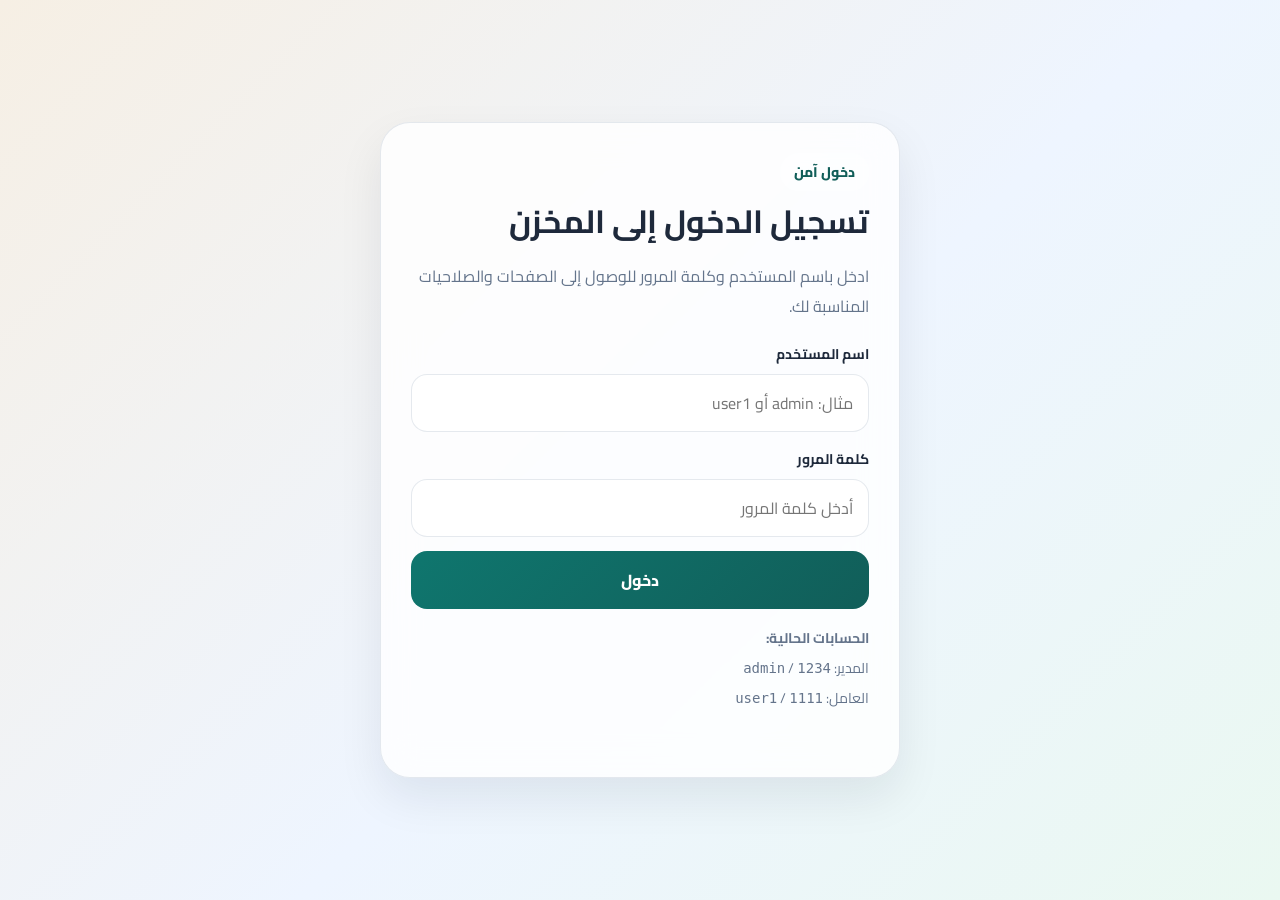
==== login.html @ 9a7a2d44 "Add files via upload" ====
<!DOCTYPE html>
<html lang="ar" dir="rtl">
<head>
  <meta charset="UTF-8">
  <meta name="viewport" content="width=device-width, initial-scale=1.0">
  <link rel="manifest" href="manifest.json">
  <meta name="theme-color" content="#2c3e50">
  <title>نظام إدارة المخزن - تسجيل الدخول</title>
  <link rel="preconnect" href="https://fonts.googleapis.com">
  <link rel="preconnect" href="https://fonts.gstatic.com" crossorigin>
  <link href="https://fonts.googleapis.com/css2?family=Cairo:wght@400;600;700;800&display=swap" rel="stylesheet">
  <link rel="stylesheet" href="style.css">
</head>
<body data-page="login" class="login-page">
  <main class="login-shell">
    <section class="login-card">
      <span class="eyebrow">دخول آمن</span>
      <h1>تسجيل الدخول إلى المخزن</h1>
      <p class="auth-copy">ادخل باسم المستخدم وكلمة المرور للوصول إلى الصفحات والصلاحيات المناسبة لك.</p>

      <div class="auth-form">
        <label>
          <span>اسم المستخدم</span>
          <input id="loginUsername" type="text" placeholder="مثال: admin أو user1" autocomplete="username">
        </label>
        <label>
          <span>كلمة المرور</span>
          <input id="loginPassword" type="password" placeholder="أدخل كلمة المرور" autocomplete="current-password">
        </label>
        <button type="button" class="primary-btn" id="loginBtn">دخول</button>
      </div>

      <div class="auth-hint">
        <strong>الحسابات الحالية:</strong>
        <span>المدير: <code>admin</code> / <code>1234</code></span>
        <span>العامل: <code>user1</code> / <code>1111</code></span>
      </div>

      <p class="auth-error" id="loginError"></p>
    </section>
  </main>

  <div class="toast-stack" id="toastStack"></div>

  <script src="script.js"></script>
</body>
</html>
---- style.css ----
:root {
  --bg: linear-gradient(135deg, #f6efe4 0%, #eef5ff 55%, #eaf8f1 100%);
  --surface: rgba(255, 255, 255, 0.82);
  --surface-strong: #ffffff;
  --text: #1e293b;
  --muted: #64748b;
  --border: rgba(148, 163, 184, 0.24);
  --shadow: 0 20px 45px rgba(15, 23, 42, 0.08);
  --primary: #0f766e;
  --primary-strong: #115e59;
  --navy: #1e3a8a;
  --accent: #ea580c;
  --danger: #dc2626;
}

body.dark {
  --bg: radial-gradient(circle at top, #203449 0%, #0f172a 60%, #08111f 100%);
  --surface: rgba(15, 23, 42, 0.82);
  --surface-strong: #162235;
  --text: #e2e8f0;
  --muted: #94a3b8;
  --border: rgba(148, 163, 184, 0.15);
  --shadow: 0 20px 45px rgba(2, 6, 23, 0.35);
  --primary: #2dd4bf;
  --primary-strong: #14b8a6;
  --navy: #3b82f6;
  --accent: #fb923c;
  --danger: #f87171;
}

* {
  box-sizing: border-box;
}

body {
  margin: 0;
  min-height: 100vh;
  font-family: "Cairo", sans-serif;
  background: var(--bg);
  color: var(--text);
  overscroll-behavior-y: contain;
  -webkit-tap-highlight-color: transparent;
  padding-bottom: calc(env(safe-area-inset-bottom, 0px) + 16px);
}

body.standalone {
  padding-top: env(safe-area-inset-top, 0px);
}

button,
input,
select {
  font: inherit;
}

.is-hidden {
  display: none !important;
}

.auth-shell {
  width: min(520px, calc(100% - 24px));
  margin: 28px auto 0;
}

.login-page {
  display: grid;
  place-items: center;
  padding: 20px;
}

.login-shell {
  width: min(520px, 100%);
}

.auth-card,
.login-card,
.topbar,
.main-nav,
.hero,
.panel,
.card {
  backdrop-filter: blur(18px);
  background: var(--surface);
  border: 1px solid var(--border);
  box-shadow: var(--shadow);
}

.auth-card {
  border-radius: 28px;
  padding: 28px;
}

.login-card {
  border-radius: 30px;
  padding: 30px;
}

.auth-card h2 {
  margin: 0 0 10px;
  font-size: 30px;
}

.login-card h1 {
  margin: 0 0 10px;
  font-size: 32px;
}

.auth-copy,
.auth-error,
.auth-hint,
.panel__header p,
.hero p,
.card__label,
.summary {
  color: var(--muted);
}

.auth-copy {
  margin: 0 0 20px;
}

.auth-form,
.form-grid,
.filters-grid {
  display: grid;
  gap: 14px;
}

.auth-hint {
  margin-top: 16px;
  display: grid;
  gap: 4px;
  font-size: 14px;
}

.auth-error {
  min-height: 24px;
  margin: 12px 0 0;
  color: var(--danger);
  font-weight: 700;
}

.app-shell {
  width: min(1180px, calc(100% - 24px));
  margin: 0 auto;
  padding: 18px 0 40px;
}

.topbar {
  display: flex;
  justify-content: space-between;
  align-items: center;
  gap: 18px;
  padding: 20px 24px;
  border-radius: 26px;
}

.topbar__title {
  margin: 8px 0 0;
  font-size: clamp(28px, 3vw, 42px);
}

.topbar__actions,
.hero__actions {
  display: flex;
  flex-wrap: wrap;
  gap: 12px;
  align-items: center;
}

.main-nav {
  margin-top: 16px;
  border-radius: 22px;
  padding: 10px;
  display: flex;
  gap: 10px;
  flex-wrap: wrap;
}

.main-nav a {
  text-decoration: none;
  color: var(--text);
  padding: 12px 18px;
  border-radius: 14px;
  font-weight: 700;
  transition: transform 0.2s ease, background 0.2s ease;
}

.main-nav a.active,
.main-nav a:hover {
  background: linear-gradient(135deg, var(--primary), var(--primary-strong));
  color: #fff;
  transform: translateY(-1px);
}

.page-shell {
  padding-top: 18px;
}

.hero {
  display: flex;
  align-items: center;
  justify-content: space-between;
  gap: 20px;
  padding: 28px;
  border-radius: 28px;
  position: relative;
  overflow: hidden;
}

.hero::before,
.hero::after {
  content: "";
  position: absolute;
  border-radius: 999px;
  opacity: 0.32;
  pointer-events: none;
}

.hero::before {
  width: 220px;
  height: 220px;
  background: #f97316;
  top: -90px;
  left: -80px;
}

.hero::after {
  width: 240px;
  height: 240px;
  background: #14b8a6;
  bottom: -150px;
  right: -40px;
}

.hero__content,
.hero__actions {
  position: relative;
  z-index: 1;
}

.eyebrow {
  display: inline-flex;
  padding: 6px 14px;
  border-radius: 999px;
  background: rgba(255, 255, 255, 0.34);
  color: var(--primary-strong);
  font-size: 14px;
  font-weight: 800;
}

.hero h2 {
  margin: 12px 0 10px;
  font-size: clamp(28px, 3vw, 42px);
}

.hero p {
  margin: 0;
  max-width: 620px;
  font-size: 17px;
}

.session-badge {
  display: flex;
  align-items: center;
  gap: 10px;
  padding: 8px 12px;
  border-radius: 18px;
  background: rgba(255, 255, 255, 0.34);
  color: var(--text);
  font-weight: 700;
}

.session-meta {
  display: grid;
  gap: 2px;
  min-width: 160px;
  font-size: 14px;
}

.ghost-btn,
.primary-btn,
.icon-btn,
.floating {
  border: 0;
  border-radius: 16px;
  cursor: pointer;
  transition: transform 0.2s ease, opacity 0.2s ease, background 0.2s ease;
}

.ghost-btn {
  padding: 12px 18px;
  background: rgba(255, 255, 255, 0.44);
  color: var(--text);
  font-weight: 700;
}

.install-btn {
  background: linear-gradient(135deg, var(--navy), #2563eb);
  color: #fff;
}

.primary-btn {
  width: 100%;
  padding: 14px 18px;
  background: linear-gradient(135deg, var(--primary), var(--primary-strong));
  color: #fff;
  font-weight: 800;
}

.dashboard {
  margin-top: 20px;
  display: grid;
  grid-template-columns: repeat(3, minmax(0, 1fr));
  gap: 16px;
}

.dashboard--compact {
  grid-template-columns: repeat(2, minmax(0, 1fr));
}

.card {
  padding: 20px;
  border-radius: 22px;
}

.card.accent {
  background: linear-gradient(135deg, rgba(15, 118, 110, 0.9), rgba(17, 94, 89, 0.92));
  color: #fff;
}

.card.accent .card__label {
  color: rgba(255, 255, 255, 0.82);
}

.card__label {
  display: block;
  font-size: 14px;
  margin-bottom: 12px;
}

.card__value {
  font-size: clamp(24px, 3vw, 34px);
}

.content-grid {
  display: grid;
  grid-template-columns: 360px minmax(0, 1fr);
  gap: 18px;
  margin-top: 20px;
}

.panel {
  margin-top: 18px;
  padding: 24px;
  border-radius: 26px;
}

.panel:first-of-type {
  margin-top: 20px;
}

.panel__header {
  margin-bottom: 18px;
}

.panel__header h2 {
  margin: 0 0 6px;
  font-size: 24px;
}

.panel__header--inline {
  display: flex;
  align-items: end;
  justify-content: space-between;
  gap: 16px;
}

label span {
  display: block;
  margin-bottom: 7px;
  font-size: 14px;
  font-weight: 700;
}

input,
select {
  width: 100%;
  padding: 13px 15px;
  border-radius: 16px;
  border: 1px solid var(--border);
  background: var(--surface-strong);
  color: var(--text);
  outline: none;
}

input:focus,
select:focus {
  border-color: var(--primary);
  box-shadow: 0 0 0 4px rgba(20, 184, 166, 0.12);
}

.search-input {
  max-width: 280px;
}

.summary {
  margin-top: 18px;
  padding: 16px;
  border-radius: 18px;
  background: rgba(255, 255, 255, 0.35);
  font-weight: 700;
}

.table-wrap {
  overflow: auto;
}

.toast-stack {
  position: fixed;
  top: 18px;
  left: 18px;
  display: grid;
  gap: 10px;
  z-index: 1000;
}

.toast {
  min-width: 220px;
  max-width: 320px;
  padding: 14px 16px;
  border-radius: 16px;
  color: #fff;
  box-shadow: var(--shadow);
  animation: toast-in 0.24s ease;
}

.toast.success {
  background: linear-gradient(135deg, #0f766e, #115e59);
}

.toast.error {
  background: linear-gradient(135deg, #dc2626, #b91c1c);
}

.toast.info {
  background: linear-gradient(135deg, #1d4ed8, #1e40af);
}

.modal-backdrop {
  position: fixed;
  inset: 0;
  background: rgba(15, 23, 42, 0.54);
  display: grid;
  place-items: center;
  padding: 16px;
  z-index: 1100;
}

.modal-card {
  width: min(520px, 100%);
  border-radius: 24px;
  padding: 24px;
  background: var(--surface);
  border: 1px solid var(--border);
  box-shadow: var(--shadow);
  backdrop-filter: blur(18px);
}

.modal-actions {
  display: flex;
  gap: 12px;
  margin-top: 18px;
}

.modal-save {
  width: auto;
  min-width: 160px;
}

.danger-fill {
  background: linear-gradient(135deg, #dc2626, #b91c1c);
}

table {
  width: 100%;
  border-collapse: collapse;
}

th,
td {
  padding: 14px 12px;
  text-align: center;
  border-bottom: 1px solid var(--border);
  white-space: nowrap;
}

th {
  color: var(--muted);
  font-size: 13px;
  font-weight: 800;
}

tbody tr:hover {
  background: rgba(148, 163, 184, 0.08);
}

.actions-cell {
  display: flex;
  justify-content: center;
  gap: 8px;
}

.icon-btn {
  width: 38px;
  height: 38px;
  background: var(--surface-strong);
  color: var(--text);
  border: 1px solid var(--border);
  font-weight: 800;
}

.icon-btn.danger {
  color: var(--danger);
}

.badge {
  display: inline-flex;
  align-items: center;
  justify-content: center;
  padding: 6px 12px;
  border-radius: 999px;
  background: rgba(15, 118, 110, 0.12);
  color: var(--primary-strong);
  font-weight: 800;
}

.floating {
  position: fixed;
  left: 24px;
  bottom: 24px;
  width: 62px;
  height: 62px;
  border-radius: 50%;
  background: linear-gradient(135deg, var(--accent), #f97316);
  color: #fff;
  font-size: 34px;
  box-shadow: 0 16px 30px rgba(234, 88, 12, 0.28);
  z-index: 20;
}

.ghost-btn:hover,
.primary-btn:hover,
.icon-btn:hover,
.floating:hover,
.main-nav a:hover {
  transform: translateY(-2px);
}

@keyframes toast-in {
  from {
    opacity: 0;
    transform: translateY(-8px);
  }
  to {
    opacity: 1;
    transform: translateY(0);
  }
}

@media (max-width: 980px) {
  .content-grid,
  .dashboard,
  .dashboard--compact {
    grid-template-columns: 1fr;
  }
}

@media (max-width: 720px) {
  .app-shell {
    width: min(100% - 18px, 1180px);
    padding-bottom: 90px;
  }

  .topbar,
  .hero,
  .panel,
  .auth-card,
  .login-card {
    padding: 20px;
    border-radius: 22px;
  }

  .topbar,
  .hero,
  .panel__header--inline {
    flex-direction: column;
    align-items: stretch;
  }

  .search-input {
    max-width: none;
  }

  th,
  td {
    font-size: 14px;
    padding: 12px 10px;
  }

  .floating {
    left: 18px;
    bottom: calc(env(safe-area-inset-bottom, 0px) + 18px);
  }

  .toast-stack {
    right: 12px;
    left: 12px;
  }

  .toast {
    max-width: none;
  }

  .modal-actions {
    flex-direction: column;
  }
}
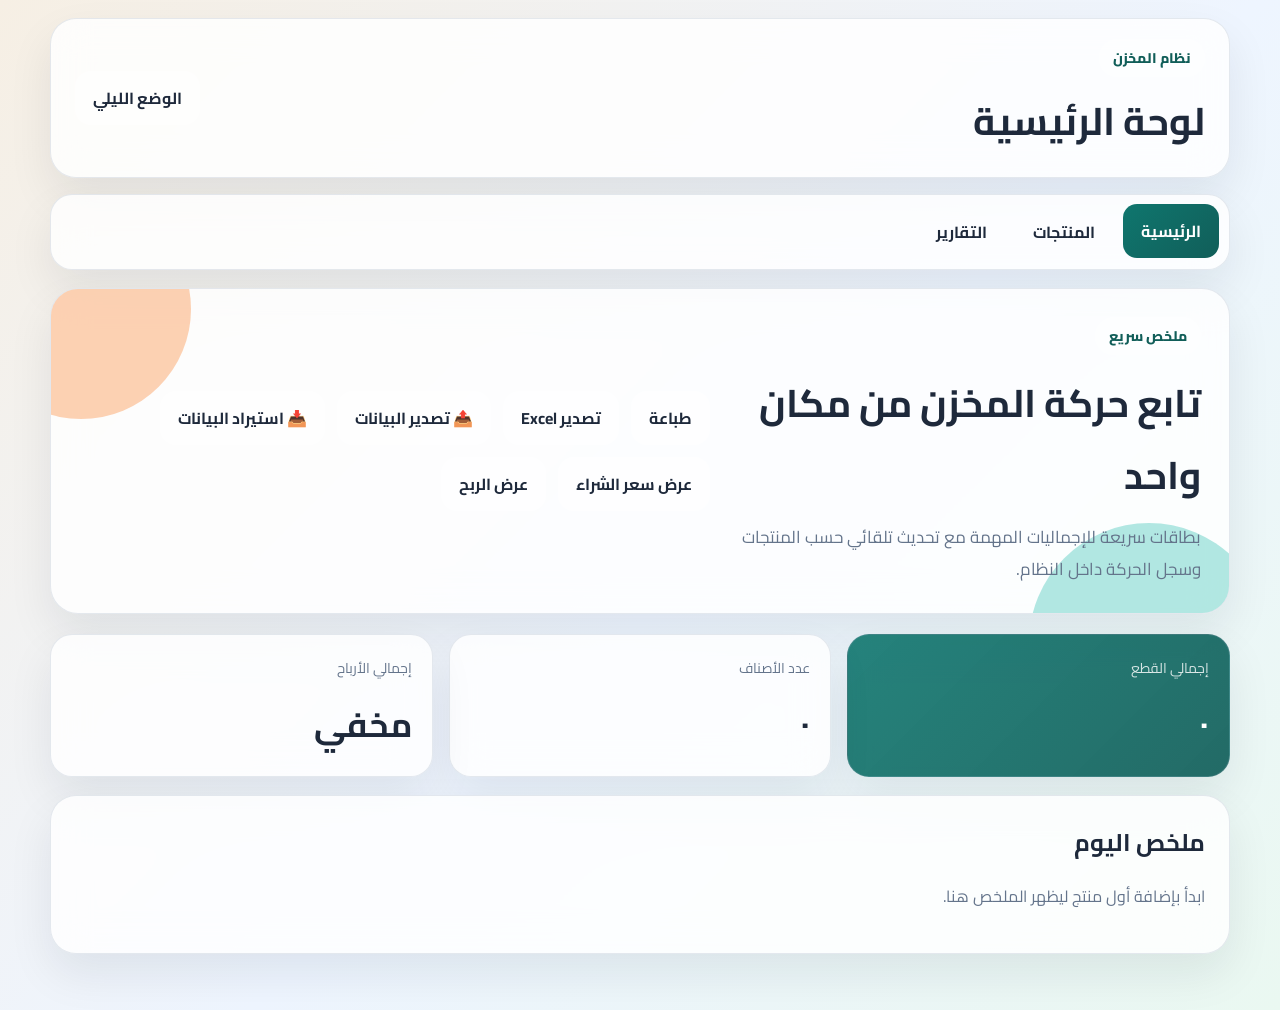
==== commit 58bfbf97: "Add files via upload" ====
--- a/login.html
+++ b/login.html
@@ -3,45 +3,10 @@
 <head>
   <meta charset="UTF-8">
   <meta name="viewport" content="width=device-width, initial-scale=1.0">
-  <link rel="manifest" href="manifest.json">
-  <meta name="theme-color" content="#2c3e50">
-  <title>نظام إدارة المخزن - تسجيل الدخول</title>
-  <link rel="preconnect" href="https://fonts.googleapis.com">
-  <link rel="preconnect" href="https://fonts.gstatic.com" crossorigin>
-  <link href="https://fonts.googleapis.com/css2?family=Cairo:wght@400;600;700;800&display=swap" rel="stylesheet">
-  <link rel="stylesheet" href="style.css">
+  <meta http-equiv="refresh" content="0; url=index.html">
+  <title>نظام إدارة المخزن</title>
 </head>
-<body data-page="login" class="login-page">
-  <main class="login-shell">
-    <section class="login-card">
-      <span class="eyebrow">دخول آمن</span>
-      <h1>تسجيل الدخول إلى المخزن</h1>
-      <p class="auth-copy">ادخل باسم المستخدم وكلمة المرور للوصول إلى الصفحات والصلاحيات المناسبة لك.</p>
-
-      <div class="auth-form">
-        <label>
-          <span>اسم المستخدم</span>
-          <input id="loginUsername" type="text" placeholder="مثال: admin أو user1" autocomplete="username">
-        </label>
-        <label>
-          <span>كلمة المرور</span>
-          <input id="loginPassword" type="password" placeholder="أدخل كلمة المرور" autocomplete="current-password">
-        </label>
-        <button type="button" class="primary-btn" id="loginBtn">دخول</button>
-      </div>
-
-      <div class="auth-hint">
-        <strong>الحسابات الحالية:</strong>
-        <span>المدير: <code>admin</code> / <code>1234</code></span>
-        <span>العامل: <code>user1</code> / <code>1111</code></span>
-      </div>
-
-      <p class="auth-error" id="loginError"></p>
-    </section>
-  </main>
-
-  <div class="toast-stack" id="toastStack"></div>
-
-  <script src="script.js"></script>
+<body>
+  <script>window.location.replace("index.html");</script>
 </body>
 </html>
